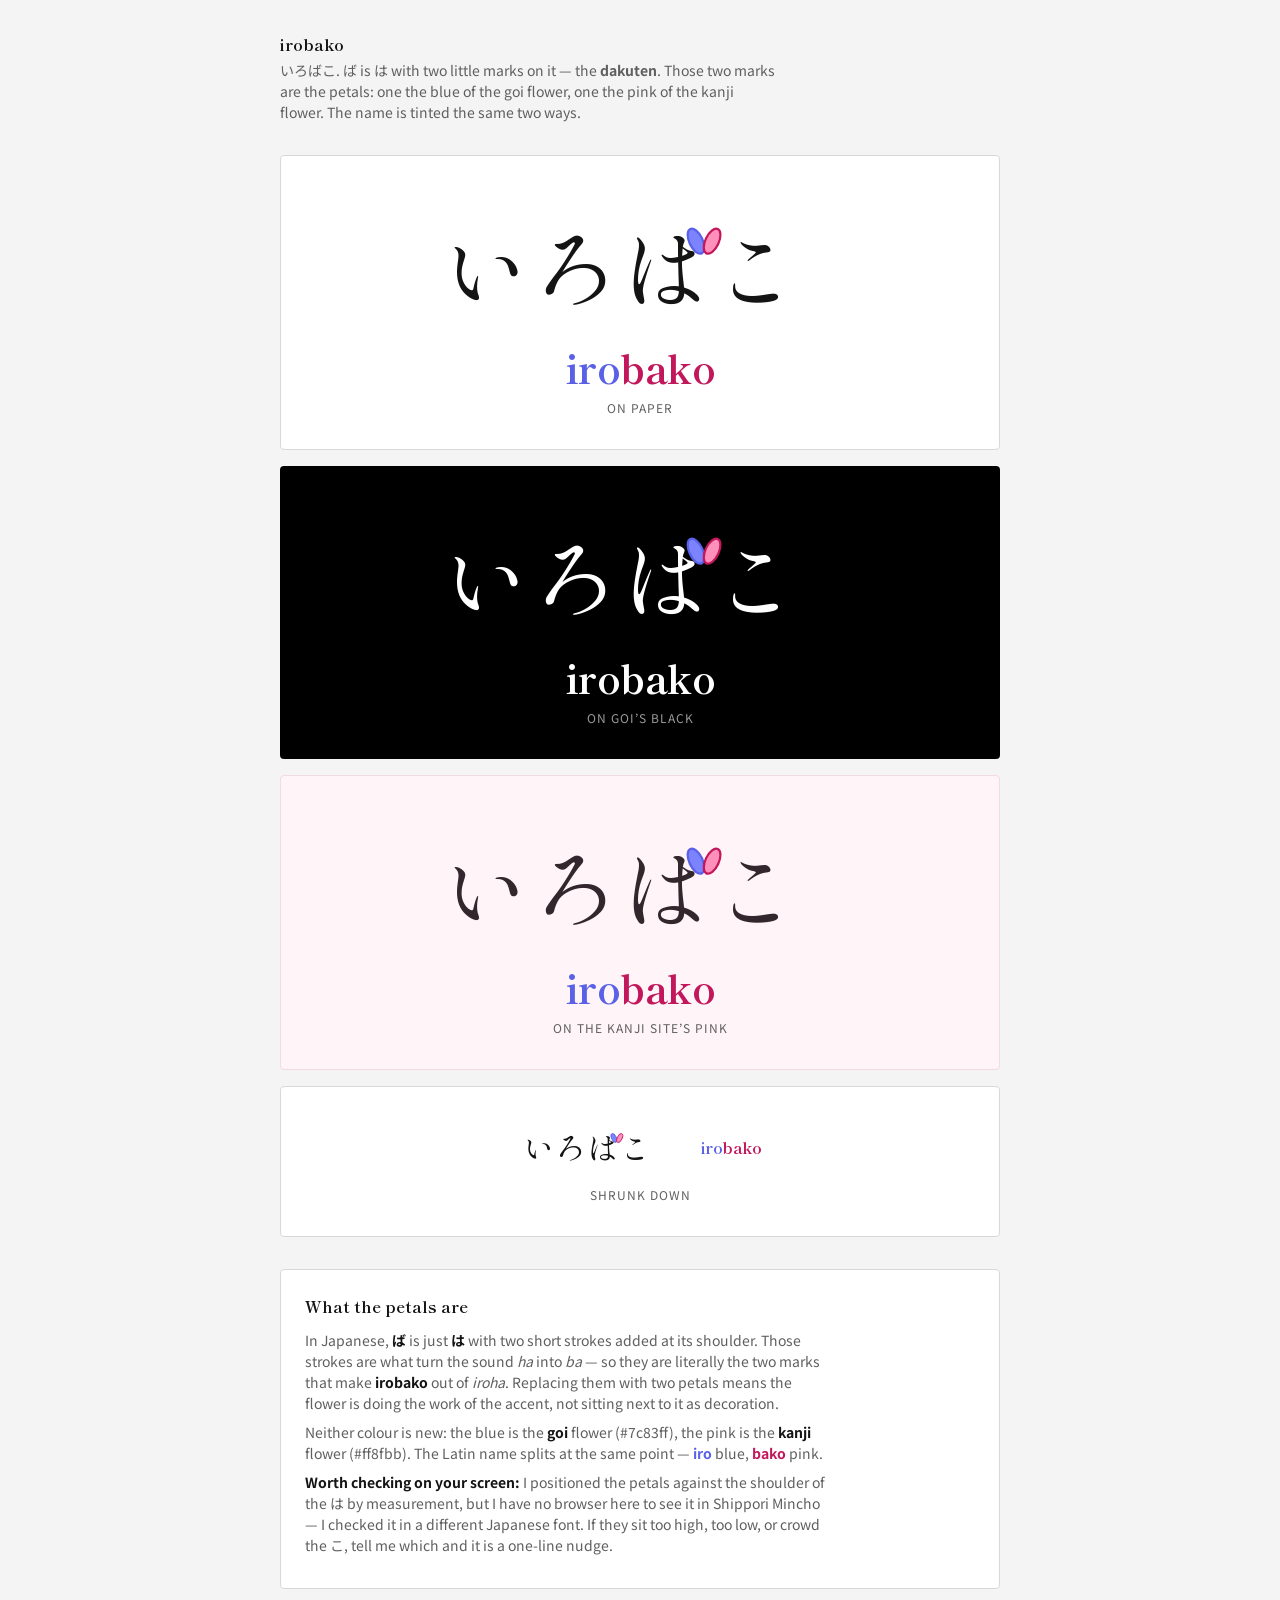
==== irobako.html @ c899b088 "Rename to irobako and put the petals on the dakuten I had misread the request. ば is は plus two short" ====
<!DOCTYPE html>
<html lang="en">
<head>
<meta charset="UTF-8" />
<meta name="viewport" content="width=device-width, initial-scale=1.0" />
<title>irobako — name &amp; logo</title>
<link rel="icon" type="image/svg+xml" href="favicon.svg" />
<link rel="preconnect" href="https://fonts.googleapis.com" />
<link rel="preconnect" href="https://fonts.gstatic.com" crossorigin />
<link href="https://fonts.googleapis.com/css2?family=Noto+Sans+JP:wght@400;700&family=Shippori+Mincho:wght@400;700&display=swap" rel="stylesheet" />
<style>
:root{
  /* lifted straight from the two site favicons */
  --blue:#7c83ff; --blue-d:#5a61e6;   /* goi flower  */
  --pink:#ff8fbb; --pink-d:#c2185b;   /* kanji flower */
  --sans:"Noto Sans JP",system-ui,-apple-system,Segoe UI,Roboto,sans-serif;
  --serif:"Shippori Mincho","Noto Serif JP",Georgia,serif;
}
*{box-sizing:border-box;margin:0;padding:0}
body{font-family:var(--sans);font-size:16px;line-height:1.5;color:#141414;background:#f4f4f4;
  padding:32px 16px 64px}
.wrap{max-width:720px;margin:0 auto}
h1{font-family:var(--serif);font-size:16px;margin-bottom:4px}
.lede{font-size:14px;color:#5f5f5f;margin-bottom:32px;max-width:62ch}

.stage{padding:32px 16px;border-radius:4px;margin-bottom:16px;text-align:center}
.stage--light{background:#fff;border:1px solid #d8d8d8}
.stage--dark{background:#000}
.stage--pink{background:#fff5f8;border:1px solid #f0dbe4}
.cap{font-size:12px;letter-spacing:1px;text-transform:uppercase;color:#5f5f5f;margin-top:12px}
.stage--dark .cap{color:#9a9a9a}

/* The lockup is one inline SVG. Japanese kana are full-width — exactly one em
   each in any Japanese font — so the は always starts at exactly 2 em, and the
   petals can be placed against that without depending on the font's metrics. */
.mark{width:100%;max-width:420px;height:auto}
.mark--sm{max-width:150px}

/* Latin name, blue half and pink half, split where the petals sit */
.latin{font-family:var(--serif);font-weight:700;letter-spacing:-.5px;line-height:1;font-size:40px}
.latin .a{color:var(--blue-d)}
.latin .b{color:var(--pink-d)}
.on-dark .latin .a,.on-dark .latin .b{color:#fff}

.note{background:#fff;border:1px solid #d8d8d8;border-radius:4px;padding:24px;margin-top:32px}
.note h2{font-family:var(--serif);font-size:16px;margin-bottom:12px}
.note p{font-size:14px;color:#5f5f5f;margin-bottom:8px;max-width:66ch}
.note b{color:#141414}
.row{display:flex;align-items:center;justify-content:center;gap:32px;flex-wrap:wrap}
</style>
</head>
<body>
<div class="wrap">

  <h1>irobako</h1>
  <p class="lede">いろばこ. ば is は with two little marks on it — the <b>dakuten</b>.
    Those two marks are the petals: one the blue of the goi flower, one the pink of
    the kanji flower. The name is tinted the same two ways.</p>

  <!-- ============ the lockup, three backgrounds ============ -->
  <div class="stage stage--light">
    <svg class="mark" viewBox="0 0 300 110" role="img" aria-label="irobako">
      <text x="8" y="82" font-family="'Shippori Mincho','Noto Serif JP',serif"
            font-size="64" fill="#141414">いろはこ</text>
      <!-- petal dakuten: は starts at 8 + 2em = 136, so these sit on its shoulder -->
      <ellipse cx="190" cy="38" rx="4.8" ry="9.6" transform="rotate(-25 190 38)"
               fill="#7c83ff" stroke="#5a61e6" stroke-width="1.6"/>
      <ellipse cx="201.5" cy="38" rx="4.8" ry="9.6" transform="rotate(25 201.5 38)"
               fill="#ff8fbb" stroke="#c2185b" stroke-width="1.6"/>
    </svg>
    <p class="latin"><span class="a">iro</span><span class="b">bako</span></p>
    <p class="cap">on paper</p>
  </div>

  <div class="stage stage--dark on-dark">
    <svg class="mark" viewBox="0 0 300 110" role="img" aria-label="irobako">
      <text x="8" y="82" font-family="'Shippori Mincho','Noto Serif JP',serif"
            font-size="64" fill="#ffffff">いろはこ</text>
      <ellipse cx="190" cy="38" rx="4.8" ry="9.6" transform="rotate(-25 190 38)"
               fill="#7c83ff" stroke="#5a61e6" stroke-width="1.6"/>
      <ellipse cx="201.5" cy="38" rx="4.8" ry="9.6" transform="rotate(25 201.5 38)"
               fill="#ff8fbb" stroke="#c2185b" stroke-width="1.6"/>
    </svg>
    <p class="latin"><span class="a">iro</span><span class="b">bako</span></p>
    <p class="cap">on goi’s black</p>
  </div>

  <div class="stage stage--pink">
    <svg class="mark" viewBox="0 0 300 110" role="img" aria-label="irobako">
      <text x="8" y="82" font-family="'Shippori Mincho','Noto Serif JP',serif"
            font-size="64" fill="#33262c">いろはこ</text>
      <ellipse cx="190" cy="38" rx="4.8" ry="9.6" transform="rotate(-25 190 38)"
               fill="#7c83ff" stroke="#5a61e6" stroke-width="1.6"/>
      <ellipse cx="201.5" cy="38" rx="4.8" ry="9.6" transform="rotate(25 201.5 38)"
               fill="#ff8fbb" stroke="#c2185b" stroke-width="1.6"/>
    </svg>
    <p class="latin"><span class="a">iro</span><span class="b">bako</span></p>
    <p class="cap">on the kanji site’s pink</p>
  </div>

  <!-- ============ small sizes ============ -->
  <div class="stage stage--light">
    <div class="row">
      <svg class="mark mark--sm" viewBox="0 0 300 110" aria-hidden="true">
        <text x="8" y="82" font-family="'Shippori Mincho','Noto Serif JP',serif"
              font-size="64" fill="#141414">いろはこ</text>
        <ellipse cx="190" cy="38" rx="4.8" ry="9.6" transform="rotate(-25 190 38)"
                 fill="#7c83ff" stroke="#5a61e6" stroke-width="1.6"/>
        <ellipse cx="201.5" cy="38" rx="4.8" ry="9.6" transform="rotate(25 201.5 38)"
                 fill="#ff8fbb" stroke="#c2185b" stroke-width="1.6"/>
      </svg>
      <p class="latin" style="font-size:16px"><span class="a">iro</span><span class="b">bako</span></p>
    </div>
    <p class="cap">shrunk down</p>
  </div>

  <section class="note">
    <h2>What the petals are</h2>
    <p>In Japanese, <b>ば</b> is just <b>は</b> with two short strokes added at its
      shoulder. Those strokes are what turn the sound <i>ha</i> into <i>ba</i> — so
      they are literally the two marks that make <b>irobako</b> out of
      <i>iroha</i>. Replacing them with two petals means the flower is doing the
      work of the accent, not sitting next to it as decoration.</p>
    <p>Neither colour is new: the blue is the <b>goi</b> flower (#7c83ff), the pink
      is the <b>kanji</b> flower (#ff8fbb). The Latin name splits at the same
      point — <span style="color:#5a61e6;font-weight:700">iro</span> blue,
      <span style="color:#c2185b;font-weight:700">bako</span> pink.</p>
    <p><b>Worth checking on your screen:</b> I positioned the petals against the
      shoulder of the は by measurement, but I have no browser here to see it in
      Shippori Mincho — I checked it in a different Japanese font. If they sit too
      high, too low, or crowd the こ, tell me which and it is a one-line nudge.</p>
  </section>

</div>
</body>
</html>
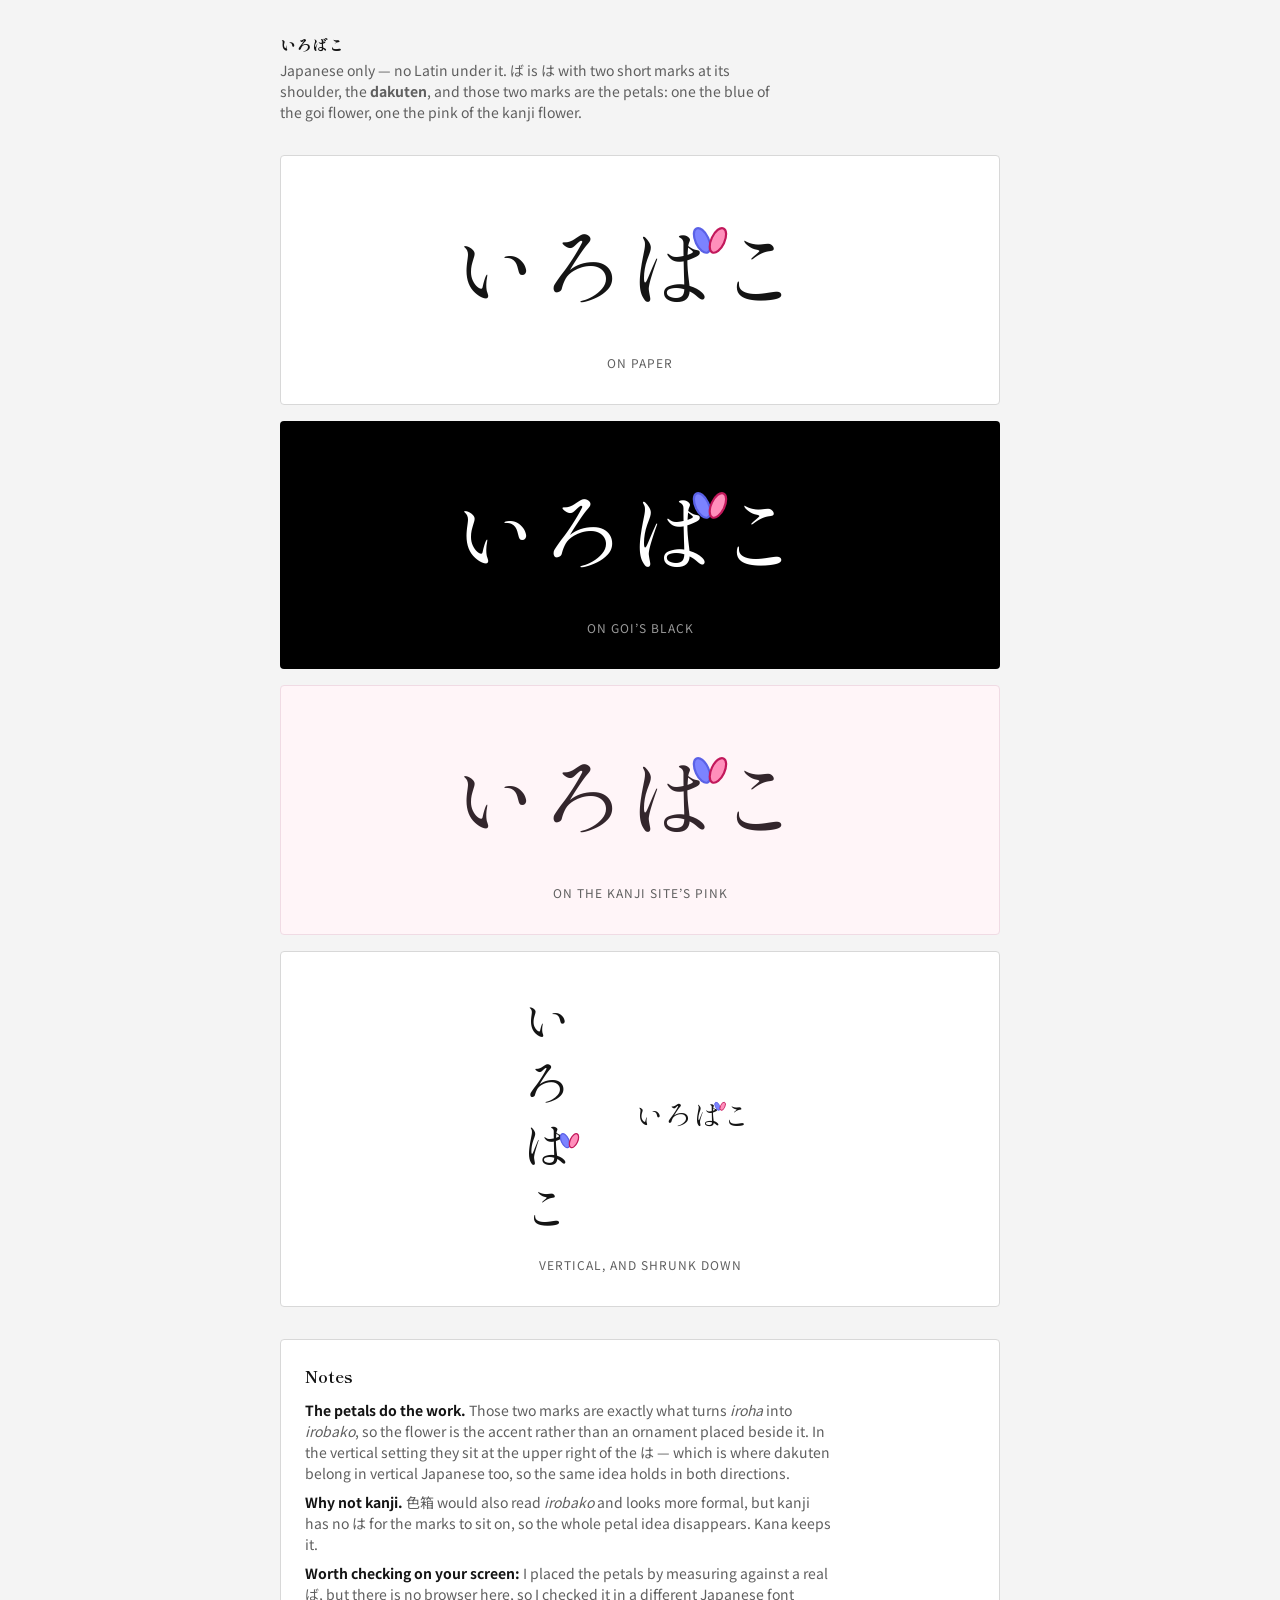
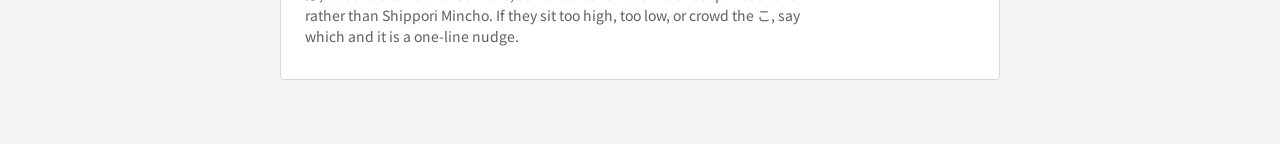
==== commit 58dee119: "Make the logo Japanese only Drops the Latin wordmark: the kana lockup is the logo now. いろはこ with the" ====
--- a/irobako.html
+++ b/irobako.html
@@ -3,7 +3,7 @@
 <head>
 <meta charset="UTF-8" />
 <meta name="viewport" content="width=device-width, initial-scale=1.0" />
-<title>irobako — name &amp; logo</title>
+<title>いろばこ — logo</title>
 <link rel="icon" type="image/svg+xml" href="favicon.svg" />
 <link rel="preconnect" href="https://fonts.googleapis.com" />
 <link rel="preconnect" href="https://fonts.gstatic.com" crossorigin />
@@ -11,7 +11,7 @@
 <style>
 :root{
   /* lifted straight from the two site favicons */
-  --blue:#7c83ff; --blue-d:#5a61e6;   /* goi flower  */
+  --blue:#7c83ff; --blue-d:#5a61e6;   /* goi flower   */
   --pink:#ff8fbb; --pink-d:#c2185b;   /* kanji flower */
   --sans:"Noto Sans JP",system-ui,-apple-system,Segoe UI,Roboto,sans-serif;
   --serif:"Shippori Mincho","Noto Serif JP",Georgia,serif;
@@ -30,50 +30,43 @@
 .cap{font-size:12px;letter-spacing:1px;text-transform:uppercase;color:#5f5f5f;margin-top:12px}
 .stage--dark .cap{color:#9a9a9a}
 
-/* The lockup is one inline SVG. Japanese kana are full-width — exactly one em
-   each in any Japanese font — so the は always starts at exactly 2 em, and the
-   petals can be placed against that without depending on the font's metrics. */
-.mark{width:100%;max-width:420px;height:auto}
-.mark--sm{max-width:150px}
-
-/* Latin name, blue half and pink half, split where the petals sit */
-.latin{font-family:var(--serif);font-weight:700;letter-spacing:-.5px;line-height:1;font-size:40px}
-.latin .a{color:var(--blue-d)}
-.latin .b{color:var(--pink-d)}
-.on-dark .latin .a,.on-dark .latin .b{color:#fff}
+/* One inline SVG per lockup. Japanese kana are full-width — exactly one em in
+   any Japanese font — so は always begins at a known spot and the petals land
+   on its shoulder whichever font resolves. */
+.mark{width:100%;max-width:400px;height:auto}
+.mark--sm{max-width:132px}
+.mark--tall{width:auto;height:260px;max-width:none}
+.row{display:flex;align-items:center;justify-content:center;gap:40px;flex-wrap:wrap}
 
 .note{background:#fff;border:1px solid #d8d8d8;border-radius:4px;padding:24px;margin-top:32px}
 .note h2{font-family:var(--serif);font-size:16px;margin-bottom:12px}
 .note p{font-size:14px;color:#5f5f5f;margin-bottom:8px;max-width:66ch}
 .note b{color:#141414}
-.row{display:flex;align-items:center;justify-content:center;gap:32px;flex-wrap:wrap}
 </style>
 </head>
 <body>
 <div class="wrap">
 
-  <h1>irobako</h1>
-  <p class="lede">いろばこ. ば is は with two little marks on it — the <b>dakuten</b>.
-    Those two marks are the petals: one the blue of the goi flower, one the pink of
-    the kanji flower. The name is tinted the same two ways.</p>
+  <h1>いろばこ</h1>
+  <p class="lede">Japanese only — no Latin under it. ば is は with two short marks
+    at its shoulder, the <b>dakuten</b>, and those two marks are the petals:
+    one the blue of the goi flower, one the pink of the kanji flower.</p>
 
-  <!-- ============ the lockup, three backgrounds ============ -->
+  <!-- ============ horizontal, on three backgrounds ============ -->
   <div class="stage stage--light">
-    <svg class="mark" viewBox="0 0 300 110" role="img" aria-label="irobako">
+    <svg class="mark" viewBox="0 0 290 108" role="img" aria-label="いろばこ">
       <text x="8" y="82" font-family="'Shippori Mincho','Noto Serif JP',serif"
             font-size="64" fill="#141414">いろはこ</text>
-      <!-- petal dakuten: は starts at 8 + 2em = 136, so these sit on its shoulder -->
       <ellipse cx="190" cy="38" rx="4.8" ry="9.6" transform="rotate(-25 190 38)"
                fill="#7c83ff" stroke="#5a61e6" stroke-width="1.6"/>
       <ellipse cx="201.5" cy="38" rx="4.8" ry="9.6" transform="rotate(25 201.5 38)"
                fill="#ff8fbb" stroke="#c2185b" stroke-width="1.6"/>
     </svg>
-    <p class="latin"><span class="a">iro</span><span class="b">bako</span></p>
     <p class="cap">on paper</p>
   </div>
 
-  <div class="stage stage--dark on-dark">
-    <svg class="mark" viewBox="0 0 300 110" role="img" aria-label="irobako">
+  <div class="stage stage--dark">
+    <svg class="mark" viewBox="0 0 290 108" role="img" aria-label="いろばこ">
       <text x="8" y="82" font-family="'Shippori Mincho','Noto Serif JP',serif"
             font-size="64" fill="#ffffff">いろはこ</text>
       <ellipse cx="190" cy="38" rx="4.8" ry="9.6" transform="rotate(-25 190 38)"
@@ -81,12 +74,11 @@
       <ellipse cx="201.5" cy="38" rx="4.8" ry="9.6" transform="rotate(25 201.5 38)"
                fill="#ff8fbb" stroke="#c2185b" stroke-width="1.6"/>
     </svg>
-    <p class="latin"><span class="a">iro</span><span class="b">bako</span></p>
     <p class="cap">on goi’s black</p>
   </div>
 
   <div class="stage stage--pink">
-    <svg class="mark" viewBox="0 0 300 110" role="img" aria-label="irobako">
+    <svg class="mark" viewBox="0 0 290 108" role="img" aria-label="いろばこ">
       <text x="8" y="82" font-family="'Shippori Mincho','Noto Serif JP',serif"
             font-size="64" fill="#33262c">いろはこ</text>
       <ellipse cx="190" cy="38" rx="4.8" ry="9.6" transform="rotate(-25 190 38)"
@@ -94,14 +86,28 @@
       <ellipse cx="201.5" cy="38" rx="4.8" ry="9.6" transform="rotate(25 201.5 38)"
                fill="#ff8fbb" stroke="#c2185b" stroke-width="1.6"/>
     </svg>
-    <p class="latin"><span class="a">iro</span><span class="b">bako</span></p>
     <p class="cap">on the kanji site’s pink</p>
   </div>
 
-  <!-- ============ small sizes ============ -->
+  <!-- ============ vertical + small ============ -->
   <div class="stage stage--light">
     <div class="row">
-      <svg class="mark mark--sm" viewBox="0 0 300 110" aria-hidden="true">
+      <!-- read top to bottom, the way Japanese is set vertically -->
+      <svg class="mark mark--tall" viewBox="0 0 84 292" role="img" aria-label="いろばこ tategaki">
+        <g font-family="'Shippori Mincho','Noto Serif JP',serif" font-size="56"
+           text-anchor="middle" fill="#141414">
+          <text x="34" y="62">い</text>
+          <text x="34" y="132">ろ</text>
+          <text x="34" y="202">は</text>
+          <text x="34" y="272">こ</text>
+        </g>
+        <ellipse cx="54" cy="176" rx="4.2" ry="8.4" transform="rotate(-25 54 176)"
+                 fill="#7c83ff" stroke="#5a61e6" stroke-width="1.4"/>
+        <ellipse cx="64" cy="176" rx="4.2" ry="8.4" transform="rotate(25 64 176)"
+                 fill="#ff8fbb" stroke="#c2185b" stroke-width="1.4"/>
+      </svg>
+
+      <svg class="mark mark--sm" viewBox="0 0 290 108" aria-hidden="true">
         <text x="8" y="82" font-family="'Shippori Mincho','Noto Serif JP',serif"
               font-size="64" fill="#141414">いろはこ</text>
         <ellipse cx="190" cy="38" rx="4.8" ry="9.6" transform="rotate(-25 190 38)"
@@ -109,26 +115,24 @@
         <ellipse cx="201.5" cy="38" rx="4.8" ry="9.6" transform="rotate(25 201.5 38)"
                  fill="#ff8fbb" stroke="#c2185b" stroke-width="1.6"/>
       </svg>
-      <p class="latin" style="font-size:16px"><span class="a">iro</span><span class="b">bako</span></p>
     </div>
-    <p class="cap">shrunk down</p>
+    <p class="cap">vertical, and shrunk down</p>
   </div>
 
   <section class="note">
-    <h2>What the petals are</h2>
-    <p>In Japanese, <b>ば</b> is just <b>は</b> with two short strokes added at its
-      shoulder. Those strokes are what turn the sound <i>ha</i> into <i>ba</i> — so
-      they are literally the two marks that make <b>irobako</b> out of
-      <i>iroha</i>. Replacing them with two petals means the flower is doing the
-      work of the accent, not sitting next to it as decoration.</p>
-    <p>Neither colour is new: the blue is the <b>goi</b> flower (#7c83ff), the pink
-      is the <b>kanji</b> flower (#ff8fbb). The Latin name splits at the same
-      point — <span style="color:#5a61e6;font-weight:700">iro</span> blue,
-      <span style="color:#c2185b;font-weight:700">bako</span> pink.</p>
-    <p><b>Worth checking on your screen:</b> I positioned the petals against the
-      shoulder of the は by measurement, but I have no browser here to see it in
-      Shippori Mincho — I checked it in a different Japanese font. If they sit too
-      high, too low, or crowd the こ, tell me which and it is a one-line nudge.</p>
+    <h2>Notes</h2>
+    <p><b>The petals do the work.</b> Those two marks are exactly what turns
+      <i>iroha</i> into <i>irobako</i>, so the flower is the accent rather than an
+      ornament placed beside it. In the vertical setting they sit at the upper
+      right of the は — which is where dakuten belong in vertical Japanese too, so
+      the same idea holds in both directions.</p>
+    <p><b>Why not kanji.</b> 色箱 would also read <i>irobako</i> and looks more
+      formal, but kanji has no は for the marks to sit on, so the whole petal idea
+      disappears. Kana keeps it.</p>
+    <p><b>Worth checking on your screen:</b> I placed the petals by measuring
+      against a real ば, but there is no browser here, so I checked it in a
+      different Japanese font rather than Shippori Mincho. If they sit too high,
+      too low, or crowd the こ, say which and it is a one-line nudge.</p>
   </section>
 
 </div>
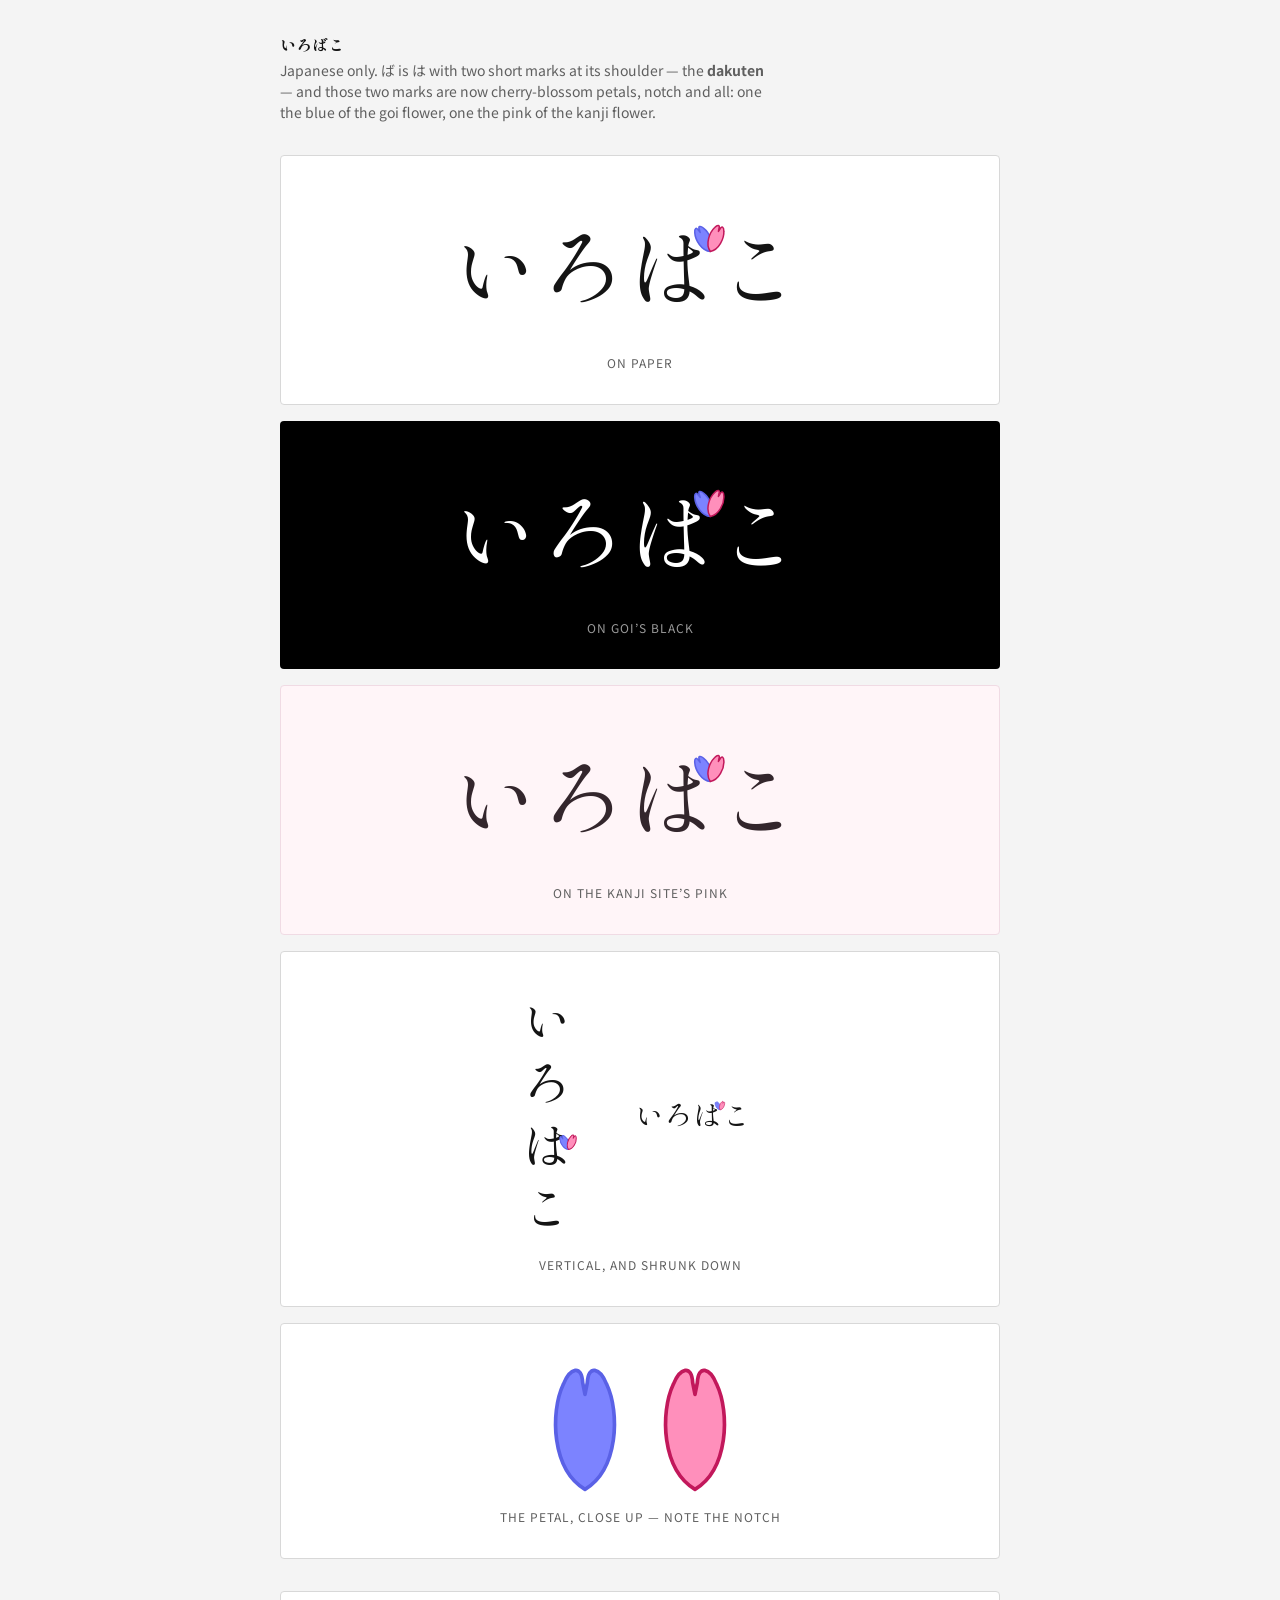
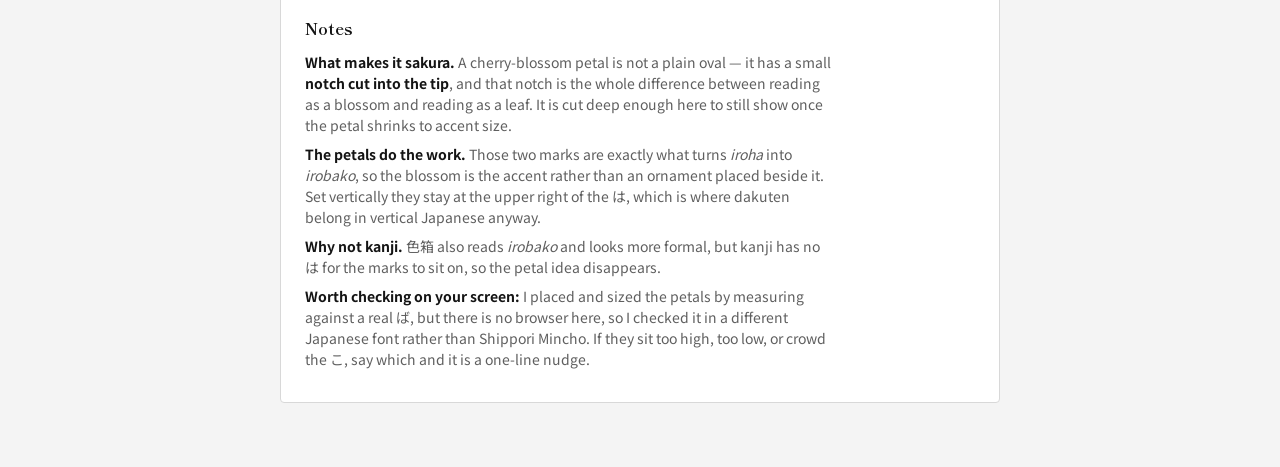
==== commit 86f201e9: "Draw the petals as real sakura, with the notch The dakuten marks were plain ellipses, which read as " ====
--- a/irobako.html
+++ b/irobako.html
@@ -37,6 +37,7 @@
 .mark--sm{max-width:132px}
 .mark--tall{width:auto;height:260px;max-width:none}
 .row{display:flex;align-items:center;justify-content:center;gap:40px;flex-wrap:wrap}
+.defs{position:absolute;width:0;height:0;overflow:hidden}
 
 .note{background:#fff;border:1px solid #d8d8d8;border-radius:4px;padding:24px;margin-top:32px}
 .note h2{font-family:var(--serif);font-size:16px;margin-bottom:12px}
@@ -45,22 +46,33 @@
 </style>
 </head>
 <body>
+
+<!-- The sakura petal, drawn once and reused. Box is 20 x 40 with the base at
+     (10,40) and the notched tip at the top, so each placement is:
+     translate(to the base point) rotate scale translate(-10,-40).
+     The notch at the tip is the thing that says cherry blossom rather than
+     just "leaf", so it is cut deep enough to survive shrinking. -->
+<svg class="defs" aria-hidden="true"><defs>
+  <path id="sakura" d="M10 40 C0 34 -0.5 17 3.5 8.5 C5.5 3.5 9 2.5 9.3 8 L10 11.5
+    L10.7 8 C11 2.5 14.5 3.5 16.5 8.5 C20.5 17 20 34 10 40 Z" stroke-linejoin="round"/>
+</defs></svg>
+
 <div class="wrap">
 
   <h1>いろばこ</h1>
-  <p class="lede">Japanese only — no Latin under it. ば is は with two short marks
-    at its shoulder, the <b>dakuten</b>, and those two marks are the petals:
-    one the blue of the goi flower, one the pink of the kanji flower.</p>
+  <p class="lede">Japanese only. ば is は with two short marks at its shoulder — the
+    <b>dakuten</b> — and those two marks are now cherry-blossom petals, notch and
+    all: one the blue of the goi flower, one the pink of the kanji flower.</p>
 
-  <!-- ============ horizontal, on three backgrounds ============ -->
+  <!-- ============ horizontal, three backgrounds ============ -->
   <div class="stage stage--light">
     <svg class="mark" viewBox="0 0 290 108" role="img" aria-label="いろばこ">
       <text x="8" y="82" font-family="'Shippori Mincho','Noto Serif JP',serif"
             font-size="64" fill="#141414">いろはこ</text>
-      <ellipse cx="190" cy="38" rx="4.8" ry="9.6" transform="rotate(-25 190 38)"
-               fill="#7c83ff" stroke="#5a61e6" stroke-width="1.6"/>
-      <ellipse cx="201.5" cy="38" rx="4.8" ry="9.6" transform="rotate(25 201.5 38)"
-               fill="#ff8fbb" stroke="#c2185b" stroke-width="1.6"/>
+      <g transform="translate(196,46) rotate(-28) scale(.55) translate(-10,-40)">
+        <use href="#sakura" fill="#7c83ff" stroke="#5a61e6" stroke-width="2"/></g>
+      <g transform="translate(196,46) rotate(22) scale(.55) translate(-10,-40)">
+        <use href="#sakura" fill="#ff8fbb" stroke="#c2185b" stroke-width="2"/></g>
     </svg>
     <p class="cap">on paper</p>
   </div>
@@ -69,10 +81,10 @@
     <svg class="mark" viewBox="0 0 290 108" role="img" aria-label="いろばこ">
       <text x="8" y="82" font-family="'Shippori Mincho','Noto Serif JP',serif"
             font-size="64" fill="#ffffff">いろはこ</text>
-      <ellipse cx="190" cy="38" rx="4.8" ry="9.6" transform="rotate(-25 190 38)"
-               fill="#7c83ff" stroke="#5a61e6" stroke-width="1.6"/>
-      <ellipse cx="201.5" cy="38" rx="4.8" ry="9.6" transform="rotate(25 201.5 38)"
-               fill="#ff8fbb" stroke="#c2185b" stroke-width="1.6"/>
+      <g transform="translate(196,46) rotate(-28) scale(.55) translate(-10,-40)">
+        <use href="#sakura" fill="#7c83ff" stroke="#5a61e6" stroke-width="2"/></g>
+      <g transform="translate(196,46) rotate(22) scale(.55) translate(-10,-40)">
+        <use href="#sakura" fill="#ff8fbb" stroke="#c2185b" stroke-width="2"/></g>
     </svg>
     <p class="cap">on goi’s black</p>
   </div>
@@ -81,10 +93,10 @@
     <svg class="mark" viewBox="0 0 290 108" role="img" aria-label="いろばこ">
       <text x="8" y="82" font-family="'Shippori Mincho','Noto Serif JP',serif"
             font-size="64" fill="#33262c">いろはこ</text>
-      <ellipse cx="190" cy="38" rx="4.8" ry="9.6" transform="rotate(-25 190 38)"
-               fill="#7c83ff" stroke="#5a61e6" stroke-width="1.6"/>
-      <ellipse cx="201.5" cy="38" rx="4.8" ry="9.6" transform="rotate(25 201.5 38)"
-               fill="#ff8fbb" stroke="#c2185b" stroke-width="1.6"/>
+      <g transform="translate(196,46) rotate(-28) scale(.55) translate(-10,-40)">
+        <use href="#sakura" fill="#7c83ff" stroke="#5a61e6" stroke-width="2"/></g>
+      <g transform="translate(196,46) rotate(22) scale(.55) translate(-10,-40)">
+        <use href="#sakura" fill="#ff8fbb" stroke="#c2185b" stroke-width="2"/></g>
     </svg>
     <p class="cap">on the kanji site’s pink</p>
   </div>
@@ -92,7 +104,8 @@
   <!-- ============ vertical + small ============ -->
   <div class="stage stage--light">
     <div class="row">
-      <!-- read top to bottom, the way Japanese is set vertically -->
+      <!-- read top to bottom, the way Japanese is set vertically. Dakuten sit at
+           the upper right of the glyph there too, so the petals do not move. -->
       <svg class="mark mark--tall" viewBox="0 0 84 292" role="img" aria-label="いろばこ tategaki">
         <g font-family="'Shippori Mincho','Noto Serif JP',serif" font-size="56"
            text-anchor="middle" fill="#141414">
@@ -101,37 +114,52 @@
           <text x="34" y="202">は</text>
           <text x="34" y="272">こ</text>
         </g>
-        <ellipse cx="54" cy="176" rx="4.2" ry="8.4" transform="rotate(-25 54 176)"
-                 fill="#7c83ff" stroke="#5a61e6" stroke-width="1.4"/>
-        <ellipse cx="64" cy="176" rx="4.2" ry="8.4" transform="rotate(25 64 176)"
-                 fill="#ff8fbb" stroke="#c2185b" stroke-width="1.4"/>
+        <g transform="translate(58,186) rotate(-28) scale(.48) translate(-10,-40)">
+          <use href="#sakura" fill="#7c83ff" stroke="#5a61e6" stroke-width="2.3"/></g>
+        <g transform="translate(58,186) rotate(22) scale(.48) translate(-10,-40)">
+          <use href="#sakura" fill="#ff8fbb" stroke="#c2185b" stroke-width="2.3"/></g>
       </svg>
 
       <svg class="mark mark--sm" viewBox="0 0 290 108" aria-hidden="true">
         <text x="8" y="82" font-family="'Shippori Mincho','Noto Serif JP',serif"
               font-size="64" fill="#141414">いろはこ</text>
-        <ellipse cx="190" cy="38" rx="4.8" ry="9.6" transform="rotate(-25 190 38)"
-                 fill="#7c83ff" stroke="#5a61e6" stroke-width="1.6"/>
-        <ellipse cx="201.5" cy="38" rx="4.8" ry="9.6" transform="rotate(25 201.5 38)"
-                 fill="#ff8fbb" stroke="#c2185b" stroke-width="1.6"/>
+        <g transform="translate(196,46) rotate(-28) scale(.55) translate(-10,-40)">
+          <use href="#sakura" fill="#7c83ff" stroke="#5a61e6" stroke-width="2"/></g>
+        <g transform="translate(196,46) rotate(22) scale(.55) translate(-10,-40)">
+          <use href="#sakura" fill="#ff8fbb" stroke="#c2185b" stroke-width="2"/></g>
       </svg>
     </div>
     <p class="cap">vertical, and shrunk down</p>
   </div>
 
+  <!-- ============ the petal on its own ============ -->
+  <div class="stage stage--light">
+    <div class="row">
+      <svg width="70" height="140" viewBox="0 0 20 42" aria-label="sakura petal">
+        <use href="#sakura" fill="#7c83ff" stroke="#5a61e6" stroke-width="1.1"/>
+      </svg>
+      <svg width="70" height="140" viewBox="0 0 20 42" aria-label="sakura petal">
+        <use href="#sakura" fill="#ff8fbb" stroke="#c2185b" stroke-width="1.1"/>
+      </svg>
+    </div>
+    <p class="cap">the petal, close up — note the notch</p>
+  </div>
+
   <section class="note">
     <h2>Notes</h2>
+    <p><b>What makes it sakura.</b> A cherry-blossom petal is not a plain oval —
+      it has a small <b>notch cut into the tip</b>, and that notch is the whole
+      difference between reading as a blossom and reading as a leaf. It is cut
+      deep enough here to still show once the petal shrinks to accent size.</p>
     <p><b>The petals do the work.</b> Those two marks are exactly what turns
-      <i>iroha</i> into <i>irobako</i>, so the flower is the accent rather than an
-      ornament placed beside it. In the vertical setting they sit at the upper
-      right of the は — which is where dakuten belong in vertical Japanese too, so
-      the same idea holds in both directions.</p>
-    <p><b>Why not kanji.</b> 色箱 would also read <i>irobako</i> and looks more
-      formal, but kanji has no は for the marks to sit on, so the whole petal idea
-      disappears. Kana keeps it.</p>
-    <p><b>Worth checking on your screen:</b> I placed the petals by measuring
-      against a real ば, but there is no browser here, so I checked it in a
-      different Japanese font rather than Shippori Mincho. If they sit too high,
+      <i>iroha</i> into <i>irobako</i>, so the blossom is the accent rather than
+      an ornament placed beside it. Set vertically they stay at the upper right of
+      the は, which is where dakuten belong in vertical Japanese anyway.</p>
+    <p><b>Why not kanji.</b> 色箱 also reads <i>irobako</i> and looks more formal,
+      but kanji has no は for the marks to sit on, so the petal idea disappears.</p>
+    <p><b>Worth checking on your screen:</b> I placed and sized the petals by
+      measuring against a real ば, but there is no browser here, so I checked it in
+      a different Japanese font rather than Shippori Mincho. If they sit too high,
       too low, or crowd the こ, say which and it is a one-line nudge.</p>
   </section>
 
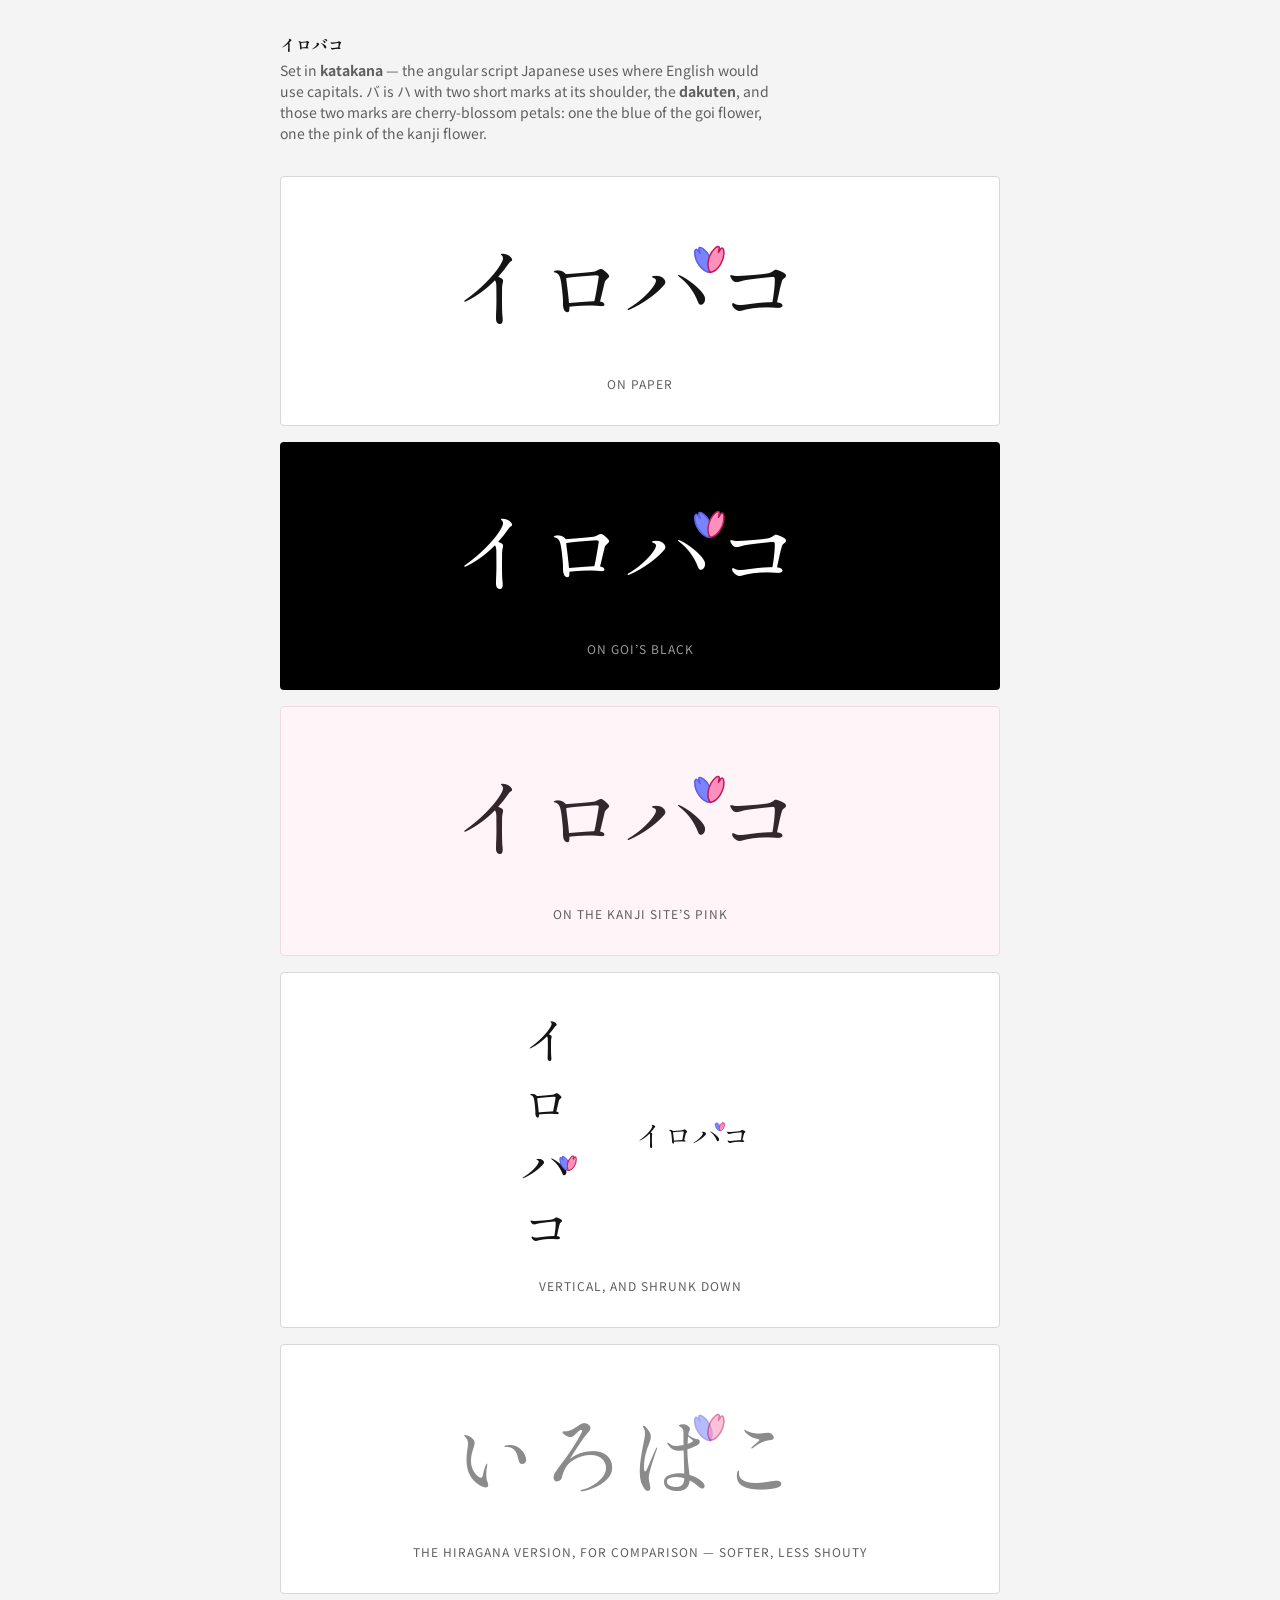
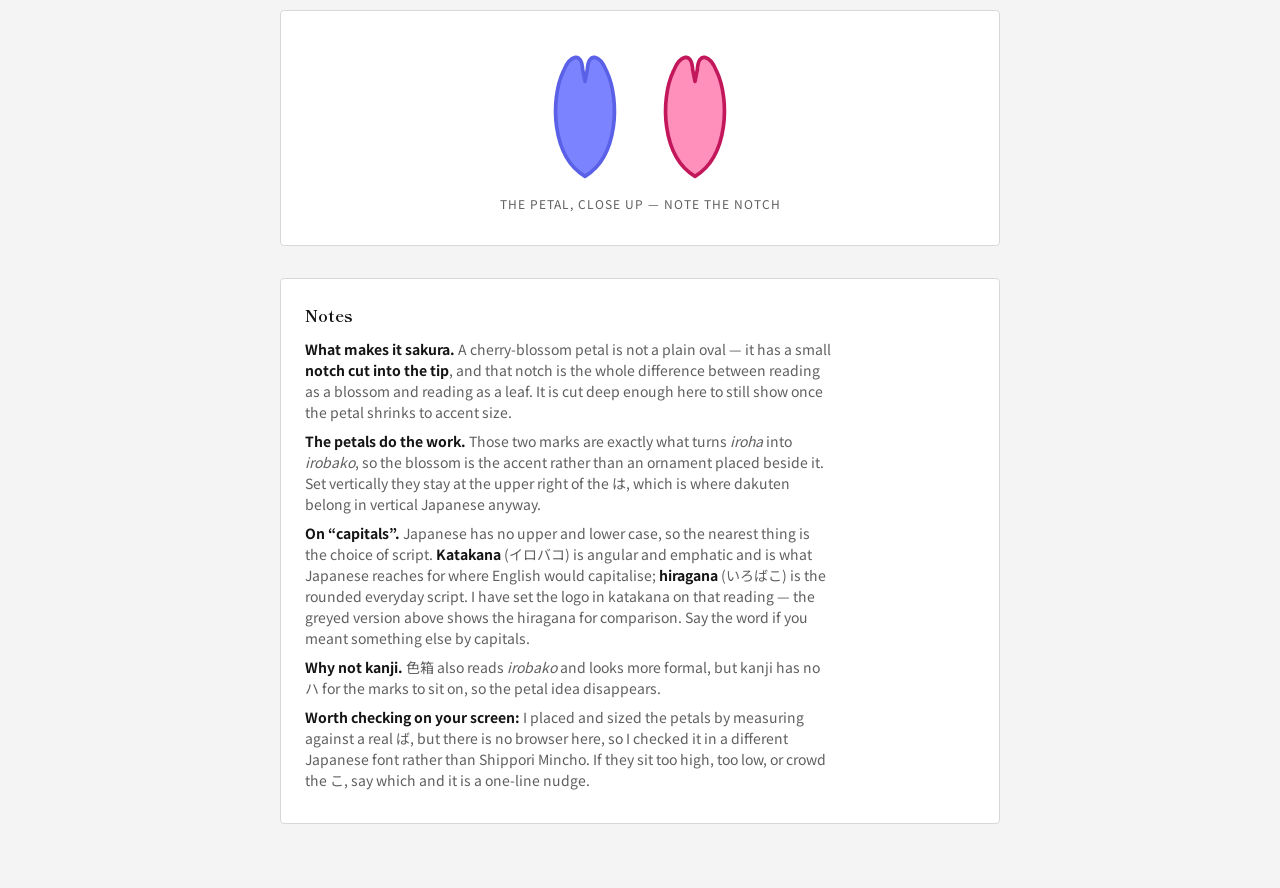
==== commit 4d8ba3b2: "Set the logo in katakana Reading 'capitals' as script choice: Japanese has no upper and lower case, " ====
--- a/irobako.html
+++ b/irobako.html
@@ -3,7 +3,7 @@
 <head>
 <meta charset="UTF-8" />
 <meta name="viewport" content="width=device-width, initial-scale=1.0" />
-<title>いろばこ — logo</title>
+<title>イロバコ — logo</title>
 <link rel="icon" type="image/svg+xml" href="favicon.svg" />
 <link rel="preconnect" href="https://fonts.googleapis.com" />
 <link rel="preconnect" href="https://fonts.gstatic.com" crossorigin />
@@ -59,16 +59,17 @@
 
 <div class="wrap">
 
-  <h1>いろばこ</h1>
-  <p class="lede">Japanese only. ば is は with two short marks at its shoulder — the
-    <b>dakuten</b> — and those two marks are now cherry-blossom petals, notch and
-    all: one the blue of the goi flower, one the pink of the kanji flower.</p>
+  <h1>イロバコ</h1>
+  <p class="lede">Set in <b>katakana</b> — the angular script Japanese uses where
+    English would use capitals. バ is ハ with two short marks at its shoulder, the
+    <b>dakuten</b>, and those two marks are cherry-blossom petals: one the blue of
+    the goi flower, one the pink of the kanji flower.</p>
 
   <!-- ============ horizontal, three backgrounds ============ -->
   <div class="stage stage--light">
-    <svg class="mark" viewBox="0 0 290 108" role="img" aria-label="いろばこ">
+    <svg class="mark" viewBox="0 0 290 108" role="img" aria-label="イロバコ">
       <text x="8" y="82" font-family="'Shippori Mincho','Noto Serif JP',serif"
-            font-size="64" fill="#141414">いろはこ</text>
+            font-size="64" fill="#141414">イロハコ</text>
       <g transform="translate(196,46) rotate(-28) scale(.55) translate(-10,-40)">
         <use href="#sakura" fill="#7c83ff" stroke="#5a61e6" stroke-width="2"/></g>
       <g transform="translate(196,46) rotate(22) scale(.55) translate(-10,-40)">
@@ -78,9 +79,9 @@
   </div>
 
   <div class="stage stage--dark">
-    <svg class="mark" viewBox="0 0 290 108" role="img" aria-label="いろばこ">
+    <svg class="mark" viewBox="0 0 290 108" role="img" aria-label="イロバコ">
       <text x="8" y="82" font-family="'Shippori Mincho','Noto Serif JP',serif"
-            font-size="64" fill="#ffffff">いろはこ</text>
+            font-size="64" fill="#ffffff">イロハコ</text>
       <g transform="translate(196,46) rotate(-28) scale(.55) translate(-10,-40)">
         <use href="#sakura" fill="#7c83ff" stroke="#5a61e6" stroke-width="2"/></g>
       <g transform="translate(196,46) rotate(22) scale(.55) translate(-10,-40)">
@@ -90,9 +91,9 @@
   </div>
 
   <div class="stage stage--pink">
-    <svg class="mark" viewBox="0 0 290 108" role="img" aria-label="いろばこ">
+    <svg class="mark" viewBox="0 0 290 108" role="img" aria-label="イロバコ">
       <text x="8" y="82" font-family="'Shippori Mincho','Noto Serif JP',serif"
-            font-size="64" fill="#33262c">いろはこ</text>
+            font-size="64" fill="#33262c">イロハコ</text>
       <g transform="translate(196,46) rotate(-28) scale(.55) translate(-10,-40)">
         <use href="#sakura" fill="#7c83ff" stroke="#5a61e6" stroke-width="2"/></g>
       <g transform="translate(196,46) rotate(22) scale(.55) translate(-10,-40)">
@@ -106,13 +107,13 @@
     <div class="row">
       <!-- read top to bottom, the way Japanese is set vertically. Dakuten sit at
            the upper right of the glyph there too, so the petals do not move. -->
-      <svg class="mark mark--tall" viewBox="0 0 84 292" role="img" aria-label="いろばこ tategaki">
+      <svg class="mark mark--tall" viewBox="0 0 84 292" role="img" aria-label="イロバコ tategaki">
         <g font-family="'Shippori Mincho','Noto Serif JP',serif" font-size="56"
            text-anchor="middle" fill="#141414">
-          <text x="34" y="62">い</text>
-          <text x="34" y="132">ろ</text>
-          <text x="34" y="202">は</text>
-          <text x="34" y="272">こ</text>
+          <text x="34" y="62">イ</text>
+          <text x="34" y="132">ロ</text>
+          <text x="34" y="202">ハ</text>
+          <text x="34" y="272">コ</text>
         </g>
         <g transform="translate(58,186) rotate(-28) scale(.48) translate(-10,-40)">
           <use href="#sakura" fill="#7c83ff" stroke="#5a61e6" stroke-width="2.3"/></g>
@@ -122,7 +123,7 @@
 
       <svg class="mark mark--sm" viewBox="0 0 290 108" aria-hidden="true">
         <text x="8" y="82" font-family="'Shippori Mincho','Noto Serif JP',serif"
-              font-size="64" fill="#141414">いろはこ</text>
+              font-size="64" fill="#141414">イロハコ</text>
         <g transform="translate(196,46) rotate(-28) scale(.55) translate(-10,-40)">
           <use href="#sakura" fill="#7c83ff" stroke="#5a61e6" stroke-width="2"/></g>
         <g transform="translate(196,46) rotate(22) scale(.55) translate(-10,-40)">
@@ -130,6 +131,19 @@
       </svg>
     </div>
     <p class="cap">vertical, and shrunk down</p>
+  </div>
+
+  <!-- ============ the softer alternative ============ -->
+  <div class="stage stage--light">
+    <svg class="mark" viewBox="0 0 290 108" role="img" aria-label="いろばこ">
+      <text x="8" y="82" font-family="'Shippori Mincho','Noto Serif JP',serif"
+            font-size="64" fill="#8b8b8b">いろはこ</text>
+      <g transform="translate(196,46) rotate(-28) scale(.55) translate(-10,-40)">
+        <use href="#sakura" fill="#7c83ff" stroke="#5a61e6" stroke-width="2" opacity=".55"/></g>
+      <g transform="translate(196,46) rotate(22) scale(.55) translate(-10,-40)">
+        <use href="#sakura" fill="#ff8fbb" stroke="#c2185b" stroke-width="2" opacity=".55"/></g>
+    </svg>
+    <p class="cap">the hiragana version, for comparison — softer, less shouty</p>
   </div>
 
   <!-- ============ the petal on its own ============ -->
@@ -155,8 +169,14 @@
       <i>iroha</i> into <i>irobako</i>, so the blossom is the accent rather than
       an ornament placed beside it. Set vertically they stay at the upper right of
       the は, which is where dakuten belong in vertical Japanese anyway.</p>
+    <p><b>On “capitals”.</b> Japanese has no upper and lower case, so the nearest
+      thing is the choice of script. <b>Katakana</b> (イロバコ) is angular and
+      emphatic and is what Japanese reaches for where English would capitalise;
+      <b>hiragana</b> (いろばこ) is the rounded everyday script. I have set the logo
+      in katakana on that reading — the greyed version above shows the hiragana
+      for comparison. Say the word if you meant something else by capitals.</p>
     <p><b>Why not kanji.</b> 色箱 also reads <i>irobako</i> and looks more formal,
-      but kanji has no は for the marks to sit on, so the petal idea disappears.</p>
+      but kanji has no ハ for the marks to sit on, so the petal idea disappears.</p>
     <p><b>Worth checking on your screen:</b> I placed and sized the petals by
       measuring against a real ば, but there is no browser here, so I checked it in
       a different Japanese font rather than Shippori Mincho. If they sit too high,
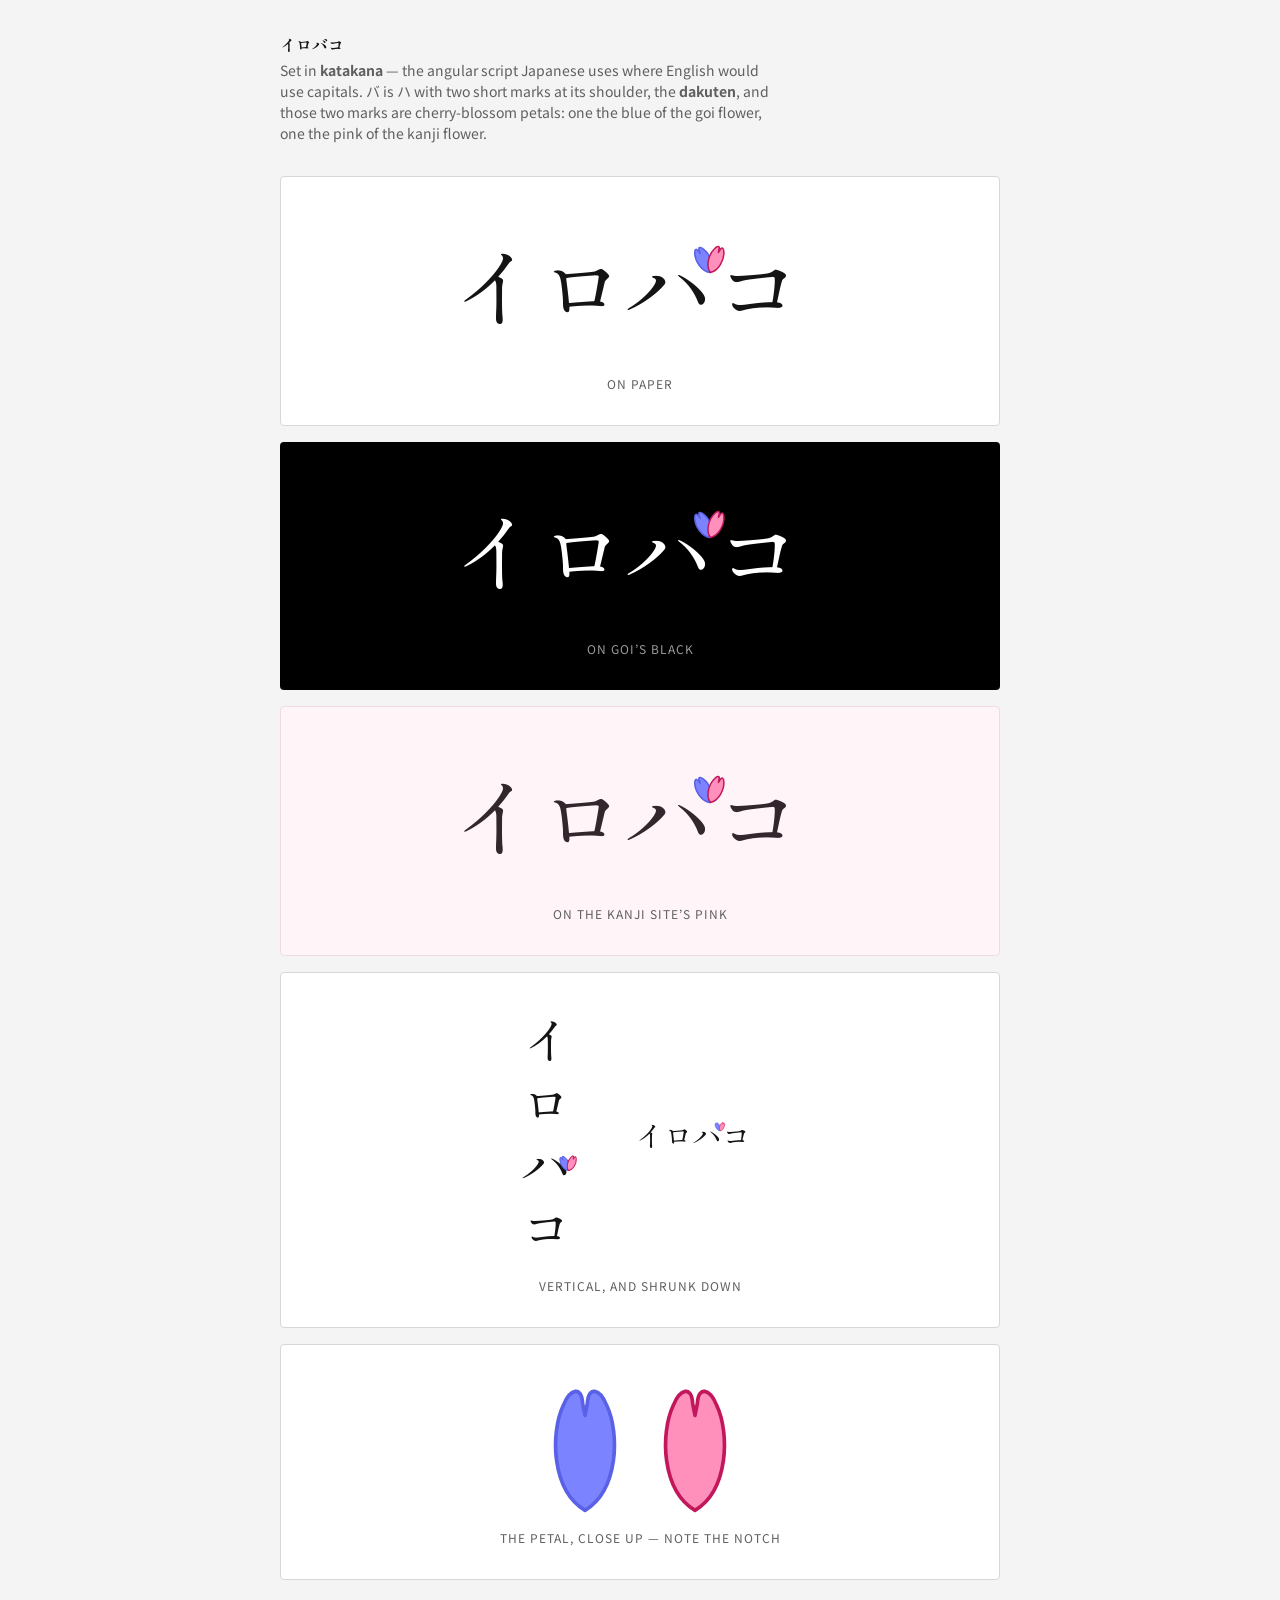
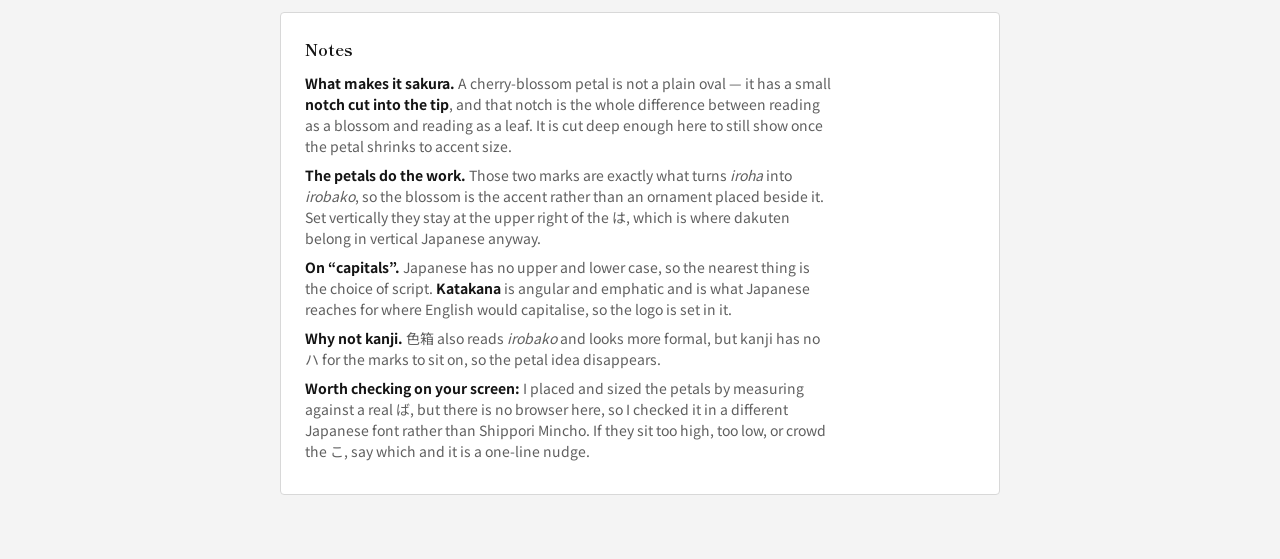
==== commit 785b696b: "Drop the hiragana comparison It was only there to show the two scripts side by side while the kataka" ====
--- a/irobako.html
+++ b/irobako.html
@@ -133,19 +133,6 @@
     <p class="cap">vertical, and shrunk down</p>
   </div>
 
-  <!-- ============ the softer alternative ============ -->
-  <div class="stage stage--light">
-    <svg class="mark" viewBox="0 0 290 108" role="img" aria-label="いろばこ">
-      <text x="8" y="82" font-family="'Shippori Mincho','Noto Serif JP',serif"
-            font-size="64" fill="#8b8b8b">いろはこ</text>
-      <g transform="translate(196,46) rotate(-28) scale(.55) translate(-10,-40)">
-        <use href="#sakura" fill="#7c83ff" stroke="#5a61e6" stroke-width="2" opacity=".55"/></g>
-      <g transform="translate(196,46) rotate(22) scale(.55) translate(-10,-40)">
-        <use href="#sakura" fill="#ff8fbb" stroke="#c2185b" stroke-width="2" opacity=".55"/></g>
-    </svg>
-    <p class="cap">the hiragana version, for comparison — softer, less shouty</p>
-  </div>
-
   <!-- ============ the petal on its own ============ -->
   <div class="stage stage--light">
     <div class="row">
@@ -170,11 +157,9 @@
       an ornament placed beside it. Set vertically they stay at the upper right of
       the は, which is where dakuten belong in vertical Japanese anyway.</p>
     <p><b>On “capitals”.</b> Japanese has no upper and lower case, so the nearest
-      thing is the choice of script. <b>Katakana</b> (イロバコ) is angular and
-      emphatic and is what Japanese reaches for where English would capitalise;
-      <b>hiragana</b> (いろばこ) is the rounded everyday script. I have set the logo
-      in katakana on that reading — the greyed version above shows the hiragana
-      for comparison. Say the word if you meant something else by capitals.</p>
+      thing is the choice of script. <b>Katakana</b> is angular and emphatic and is
+      what Japanese reaches for where English would capitalise, so the logo is set
+      in it.</p>
     <p><b>Why not kanji.</b> 色箱 also reads <i>irobako</i> and looks more formal,
       but kanji has no ハ for the marks to sit on, so the petal idea disappears.</p>
     <p><b>Worth checking on your screen:</b> I placed and sized the petals by
